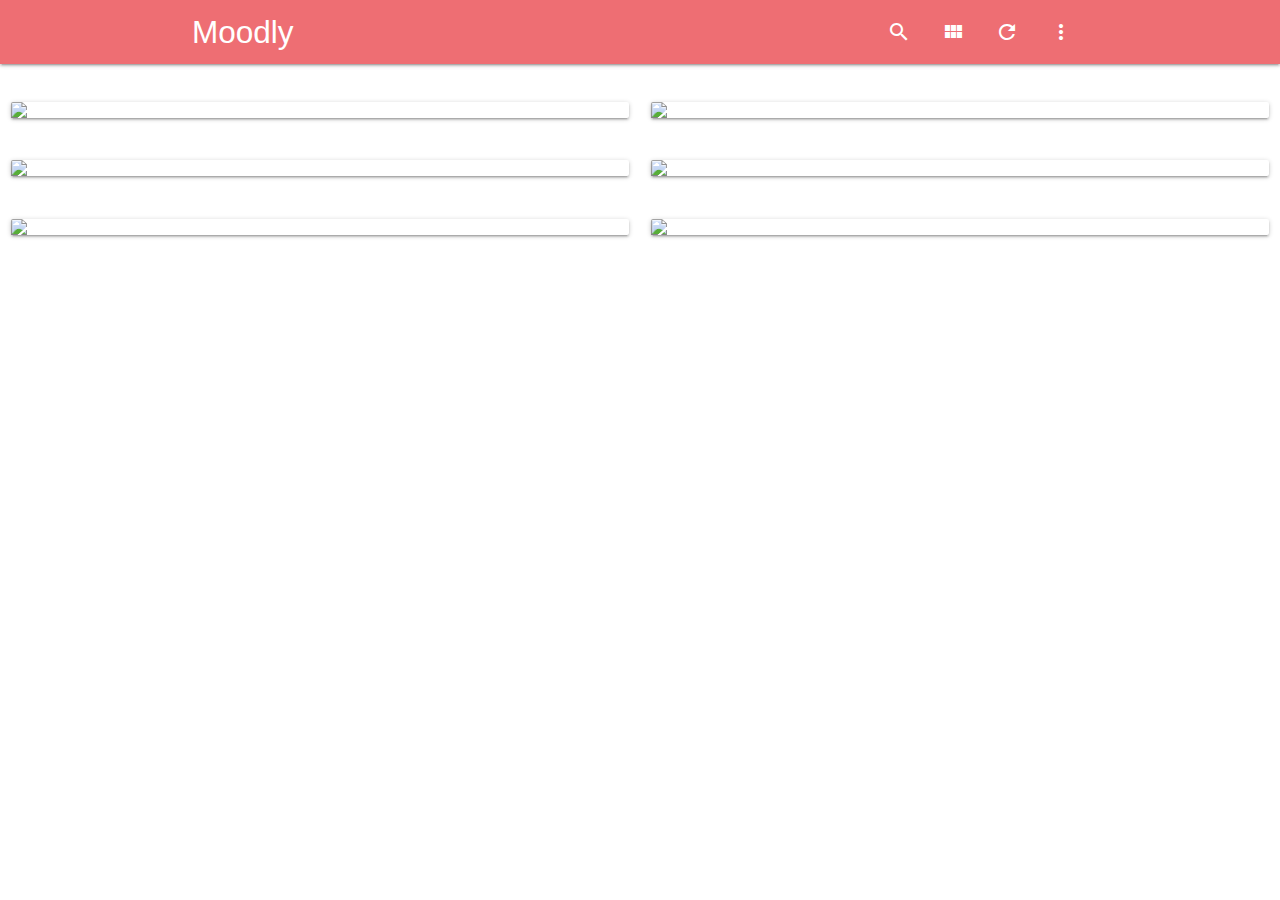
==== index.html @ 3acde85e "changed gloom tag to sad" ====
<!DOCTYPE html>
<html lang="en">

<head>
  <meta charset="UTF-8">
  <meta name="viewport" content="width=device-width, initial-scale=1.0">
  <meta http-equiv="X-UA-Compatible" content="ie=edge">
  <title>Moodly - Music For Your Mood</title>
  <!-- Compiled and minified CSS -->
  <link rel="stylesheet" href="https://cdnjs.cloudflare.com/ajax/libs/materialize/1.0.0/css/materialize.min.css">
  <link href="https://fonts.googleapis.com/icon?family=Material+Icons" rel="stylesheet">
  <link rel="stylesheet" href="./assets/css/style.css">

</head>

<body>
  
<nav>
  <div class="nav-wrapper">
    <div class="container">
      <a href="#" class="sidenav-trigger" data-target="slide-out"><i class="material-icons">menu</i></a>
      <a href="index.html" class="brand-logo">Moodly</a>
      <ul class="right hide-on-med-and-down">
        <li class="#"><a href="search.html"><i class="material-icons">search</i></a></li>
        <li><a href="#"><i class="material-icons">view_module</i></a></li>
        <li><a href="#"><i class="material-icons">refresh</i></a></li>
        <li><a href="#"><i class="material-icons">more_vert</i></a></li>
      </ul>
    </div>
  </div>
</nav>
<ul class="sidenav" id="slide-out">
  <li><a href="search.html"><i class="material-icons">search</i></a></li>
  <li><a href="#"><i class="material-icons">view_module</i></a></li>
  <li><a href="#"><i class="material-icons">refresh</i></a></li>
  <li><a href="#"><i class="material-icons">more_vert</i></a></li>
</ul>

  <div id="main-container">
    <div class="row">
      <div class="col s6">
        <div class="card">
          <div class="card-image">
            <a href="#"><img src="./assets/images/adventure-v1.jpg" class="moodBtn" id="indie"></a>
          </div>
        </div>
      </div>

      <div class="col s6">
        <div class="card">
          <div class="card-image">
            <a href="#"><img src="./assets/images/aggro-v1.jpg" class="moodBtn" id="hardcore"></a>
          </div>
        </div>
      </div>
    </div>

    <div class="row">
      <div class="col s6">
        <div class="card">
          <div class="card-image">
            <a href="#"><img src="./assets/images/chill-v1.jpg" class="moodBtn" id="chill"></a>
          </div>
        </div>
      </div>
      <div class="col s6">
        <div class="card">


          <div class="card-image">
            <a href="#"><img src="./assets/images/gloom-v1.jpg" class="moodBtn" id="sad"></a>
          </div>
        </div>
      </div>
    </div>
    <div class="row">
      <div class="col s6">
        <div class="card">
          <div class="card-image">
            <a href="#"><img src="./assets/images/amped-v1.jpg" class="moodBtn" id="edm"></a>
          </div>
        </div>
      </div>
      <div class="col s6">
        <div class="card">
          <div class="card-image">
            <a href="#"><img class="moodBtn" id="classical" src="./assets/images/classy-v1.jpg"></a>
          </div>
        </div>
      </div>
    </div>
  </div>
  <!-- Start Modal -->
  <div id="info" class="modal">
      <div class="modal-content">
        <h3><span id="artistName"></span></h3>
          <h5 class="tName"><span id="trackName"></span></h5>
            <a class="waves-effect waves-black btn-flat">Lyrics</a>
              <a class="waves-effect waves-black btn-flat">Info</a>
            <a class="waves-effect waves-black btn-flat">Preview</a>
          <p><span id="lyric"></span></p>
      </div>
    </div>
<!-- End Modal -->



  <script src="https://cdnjs.cloudflare.com/ajax/libs/materialize/1.0.0/js/materialize.min.js"></script>
  <script src="./assets/javascript/app.js"></script>
  <script>const slideMenu = document.querySelectorAll('.sidenav');
    M.Sidenav.init(slideMenu, {});
  </script>
</body>

</html>
---- assets/css/style.css ----
.tName{
    border-bottom: 2px solid black;
}

#main-container {
    padding-top: 30px;
}
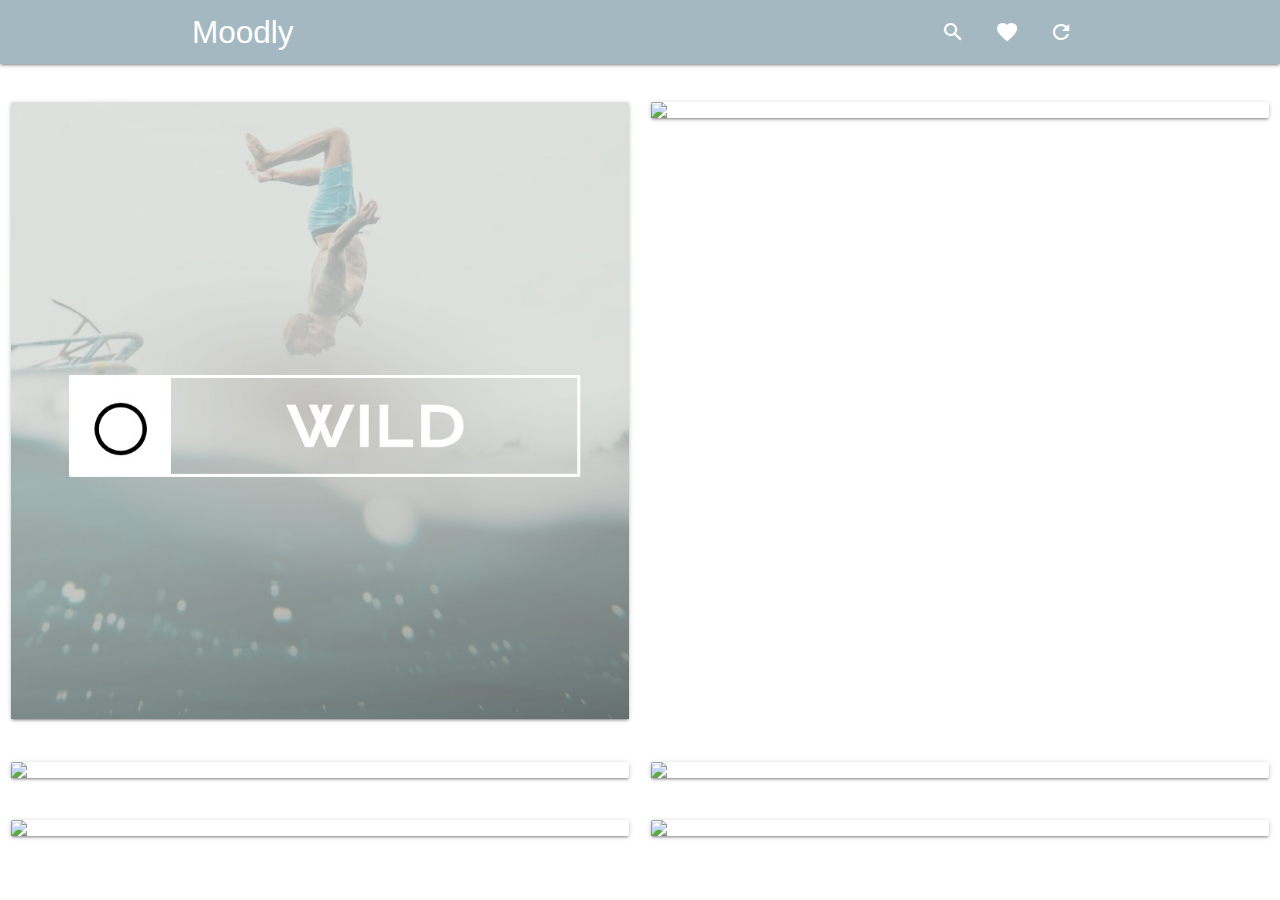
==== commit 2a7b6110: "updated modal id and nav styling" ====
--- a/index.html
+++ b/index.html
@@ -22,18 +22,17 @@
       <a href="index.html" class="brand-logo">Moodly</a>
       <ul class="right hide-on-med-and-down">
         <li class="#"><a href="search.html"><i class="material-icons">search</i></a></li>
-        <li><a href="#"><i class="material-icons">view_module</i></a></li>
+        <li><a href="#"><i class="material-icons">favorite</i></a></li>
         <li><a href="#"><i class="material-icons">refresh</i></a></li>
-        <li><a href="#"><i class="material-icons">more_vert</i></a></li>
+
       </ul>
     </div>
   </div>
 </nav>
 <ul class="sidenav" id="slide-out">
-  <li><a href="search.html"><i class="material-icons">search</i></a></li>
-  <li><a href="#"><i class="material-icons">view_module</i></a></li>
-  <li><a href="#"><i class="material-icons">refresh</i></a></li>
-  <li><a href="#"><i class="material-icons">more_vert</i></a></li>
+  <li><a href="search.html"><p>Search</p></a></li>
+  <li><a href="#"><p>Favorites</p></a></li>
+  <li><a href="#"><p>Refresh</p></a></li>
 </ul>
 
   <div id="main-container">
@@ -41,7 +40,7 @@
       <div class="col s6">
         <div class="card">
           <div class="card-image">
-            <a href="#"><img src="./assets/images/adventure-v1.jpg" class="moodBtn" id="indie"></a>
+            <a href="#"><img src="./assets/images/adventure-v2.jpg" class="moodBtn" id="indie"></a>
           </div>
         </div>
       </div>
@@ -90,15 +89,16 @@
       </div>
     </div>
   </div>
+
   <!-- Start Modal -->
   <div id="info" class="modal">
       <div class="modal-content">
         <h3><span id="artistName"></span></h3>
           <h5 class="tName"><span id="trackName"></span></h5>
-            <a class="waves-effect waves-black btn-flat">Lyrics</a>
-              <a class="waves-effect waves-black btn-flat">Info</a>
-            <a class="waves-effect waves-black btn-flat">Preview</a>
-          <p><span id="lyric"></span></p>
+            <a class="waves-effect waves-black btn-flat" id="showLyric">Lyrics</a>
+              <a class="waves-effect waves-black btn-flat" id="showInfo">Info</a>
+            <a class="waves-effect waves-black btn-flat" id="showPreview">Preview</a>
+          <p><span id="modalInfo"></span></p>
       </div>
     </div>
 <!-- End Modal -->
--- a/assets/css/style.css
+++ b/assets/css/style.css
@@ -4,4 +4,12 @@
 
 #main-container {
     padding-top: 30px;
+}
+
+.nav-wrapper {
+    background: #a4b8c1;
+}
+
+h3 {
+    color: #828f99;
 }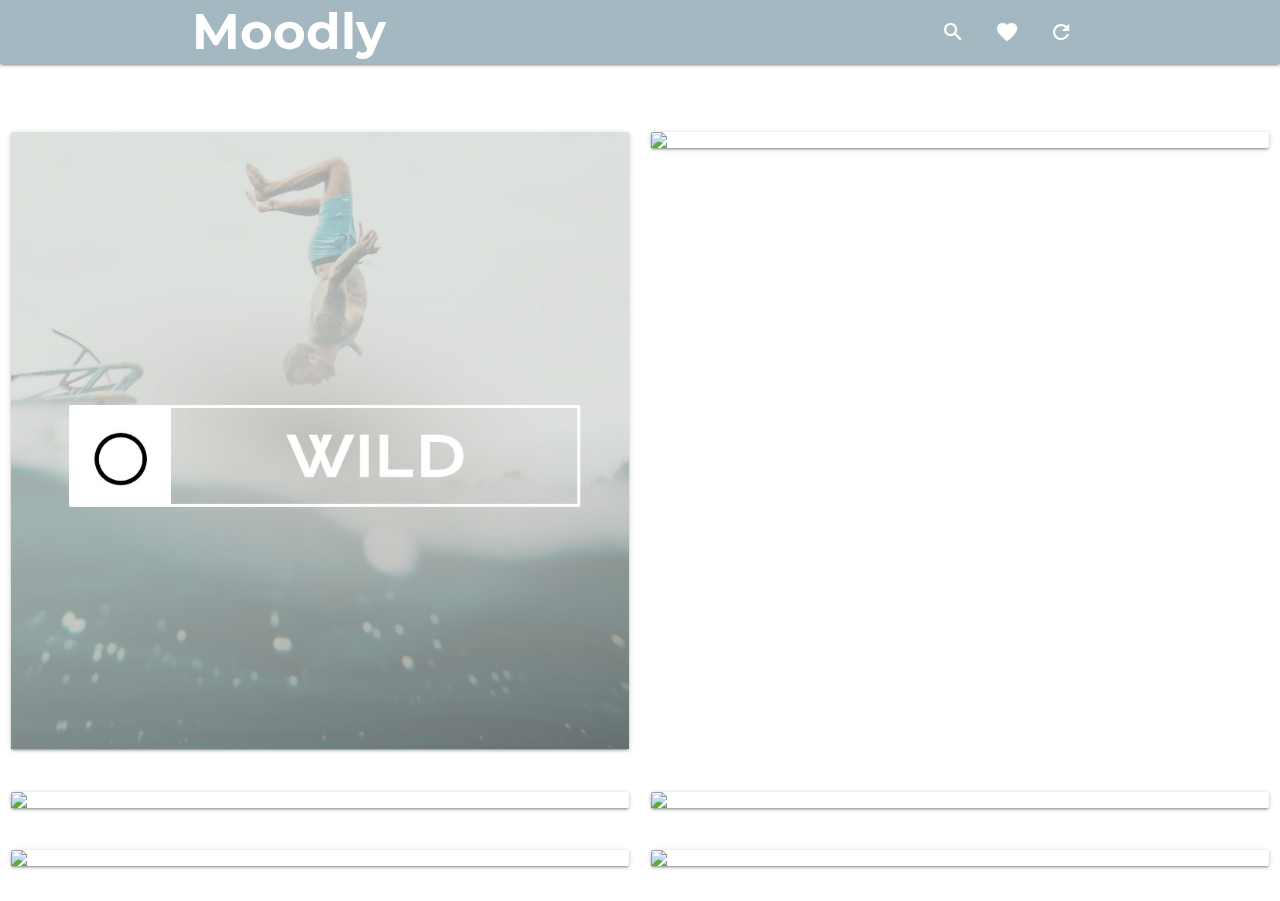
==== commit 1c7a2c55: "styling and fonts" ====
--- a/index.html
+++ b/index.html
@@ -9,6 +9,7 @@
   <!-- Compiled and minified CSS -->
   <link rel="stylesheet" href="https://cdnjs.cloudflare.com/ajax/libs/materialize/1.0.0/css/materialize.min.css">
   <link href="https://fonts.googleapis.com/icon?family=Material+Icons" rel="stylesheet">
+<link href="https://fonts.googleapis.com/css?family=Montserrat:100&display=swap" rel="stylesheet">
   <link rel="stylesheet" href="./assets/css/style.css">
 
 </head>
--- a/assets/css/style.css
+++ b/assets/css/style.css
@@ -3,13 +3,29 @@
 }
 
 #main-container {
-    padding-top: 30px;
+    padding-top: 60px;
 }
 
+.col s6{
+    padding-left: 20px;
+    padding-right: 20px;
+}
 .nav-wrapper {
     background: #a4b8c1;
 }
 
+nav .brand-logo{
+    font-size: 50px;
+    font-family: 'Montserrat', sans-serif;
+    font-weight: bold;
+}
+
 h3 {
     color: #828f99;
+}
+
+@media only screen and (max-width: 400px){
+nav .brand-logo{
+    font-size: 30px;
+}
 }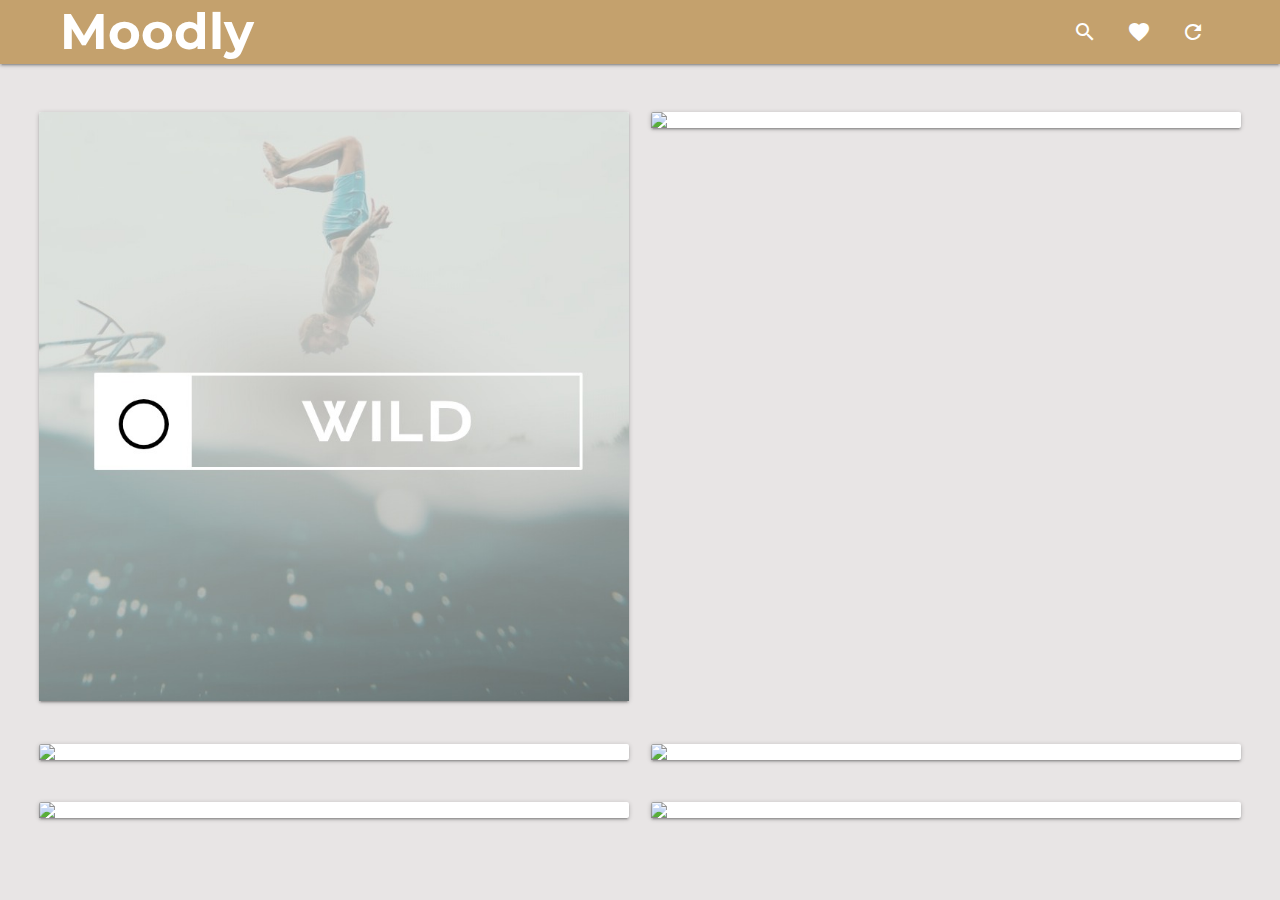
==== commit 1248e128: "added favorite selection to track name" ====
--- a/index.html
+++ b/index.html
@@ -57,22 +57,22 @@
 
     <div class="row">
       <div class="col s6">
-        <div class="card">
+        <div class="card ">
           <div class="card-image">
             <a href="#"><img src="./assets/images/chill-v1.jpg" class="moodBtn" id="chill"></a>
           </div>
         </div>
       </div>
+
       <div class="col s6">
         <div class="card">
-
-
           <div class="card-image">
             <a href="#"><img src="./assets/images/gloom-v1.jpg" class="moodBtn" id="sad"></a>
           </div>
         </div>
       </div>
     </div>
+
     <div class="row">
       <div class="col s6">
         <div class="card">
@@ -81,6 +81,7 @@
           </div>
         </div>
       </div>
+
       <div class="col s6">
         <div class="card">
           <div class="card-image">
@@ -95,7 +96,7 @@
   <div id="info" class="modal">
       <div class="modal-content">
         <h3><span id="artistName"></span></h3>
-          <h5 class="tName"><span id="trackName"></span></h5>
+          <h5 class="tName"><span id="trackName"></span> &nbsp; <i class="material-icons" id="favorite">favorite_border</i></h5> 
             <a class="waves-effect waves-black btn-flat" id="showLyric">Lyrics</a>
               <a class="waves-effect waves-black btn-flat" id="showInfo">Info</a>
             <a class="waves-effect waves-black btn-flat" id="showPreview">Preview</a>
--- a/assets/css/style.css
+++ b/assets/css/style.css
@@ -1,17 +1,27 @@
 .tName{
     border-bottom: 2px solid black;
 }
-
-#main-container {
-    padding-top: 60px;
+.collection-item{
+    color: #828f99;
+    font-family: 'Montserrat', sans-serif;
+    font-weight: bold;
+}
+body{
+    background-color: #e8e5e5;
 }
 
-.col s6{
-    padding-left: 20px;
-    padding-right: 20px;
+#submit{
+background-color: #78909c;
 }
+ul{
+    padding-left: 20px !important;
+}
+#main-container {
+    padding-top: 40px;
+}
+
 .nav-wrapper {
-    background: #a4b8c1;
+    background: #c4a16d;
 }
 
 nav .brand-logo{
@@ -20,12 +30,72 @@
     font-weight: bold;
 }
 
-h3 {
+.search {
+    margin-top: 20px;
+}
+
+.heartSpace {
+justify-content: flex-end;
+}
+
+h3{
+    font-family: 'Montserrat', sans-serif;
     color: #828f99;
+    font-weight: bold;
+}
+.moreInfo{
+  position: absolute;
+  right: 15px;
+  background-color: #78909c;
+}
+
+.moreInfo:hover {
+    background-color:   #e0e0e0;
+}
+
+span{
+    position: sticky;
 }
 
 @media only screen and (max-width: 400px){
 nav .brand-logo{
     font-size: 30px;
 }
-}+
+.collection-item{
+font-size: 16px;
+margin: auto;
+}
+
+ul {
+    width: 300px;
+}
+}
+
+@media only screen and (min-width: 1224px){
+  #main-container{
+      height: 100%;
+      margin: auto;
+      width: 1224px;
+  }
+
+ .collection-item{
+     line-height: 30px;
+     font-size:25px;
+ }
+
+ .moreInfo{
+     position: absolute;
+     right: 20%;
+ }
+
+ nav .brand-logo{
+     position: absolute;
+     left: 60px;
+ }
+
+.right {
+    position: absolute;
+    right: 60px;
+}
+}
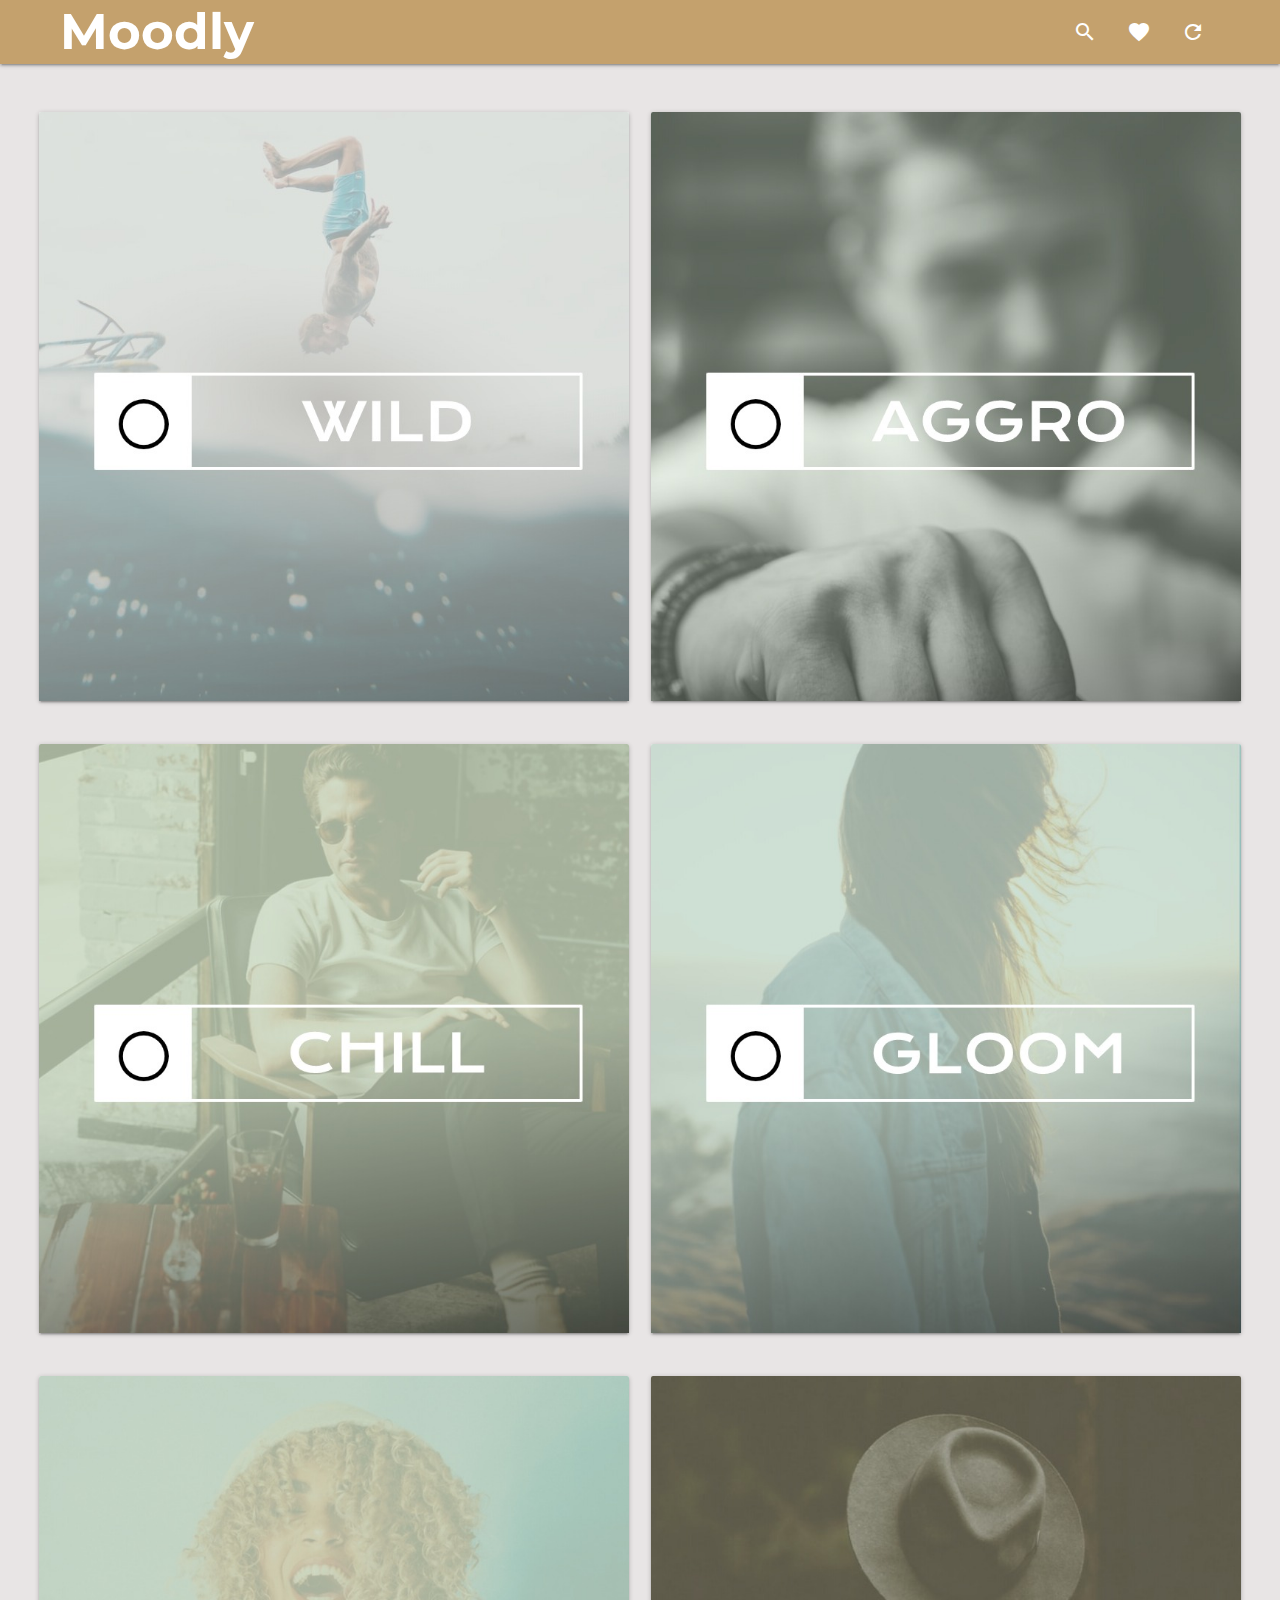
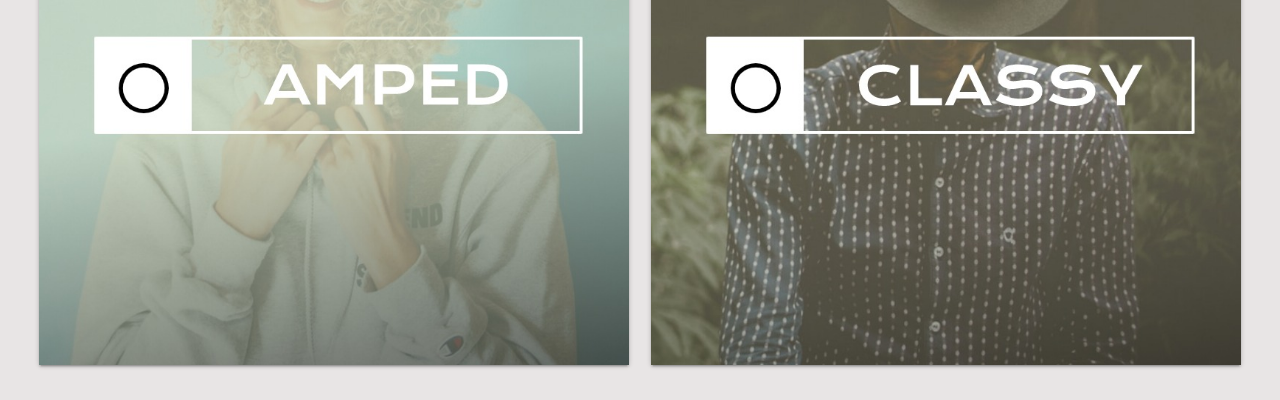
==== commit ada0dca8: "help" ====
--- a/index.html
+++ b/index.html
@@ -96,7 +96,7 @@
   <div id="info" class="modal">
       <div class="modal-content">
         <h3><span id="artistName"></span></h3>
-          <h5 class="tName"><span id="trackName"></span> &nbsp; <i class="material-icons" id="favorite">favorite_border</i></h5> 
+          <h5 class="tName"><span id="trackName"></span> &nbsp; <i class="material-icons favorite1">favorite_border</i></h5> 
             <a class="waves-effect waves-black btn-flat" id="showLyric">Lyrics</a>
               <a class="waves-effect waves-black btn-flat" id="showInfo">Info</a>
             <a class="waves-effect waves-black btn-flat" id="showPreview">Preview</a>
--- a/assets/css/style.css
+++ b/assets/css/style.css
@@ -57,6 +57,13 @@
     position: sticky;
 }
 
+#moodTitle {
+    font-family: 'Montserrat', sans-serif;
+    font-weight: bold;
+    margin-top: 0px;
+    color: #c4a16d;
+}
+
 @media only screen and (max-width: 400px){
 nav .brand-logo{
     font-size: 30px;
@@ -99,3 +106,4 @@
     right: 60px;
 }
 }
+
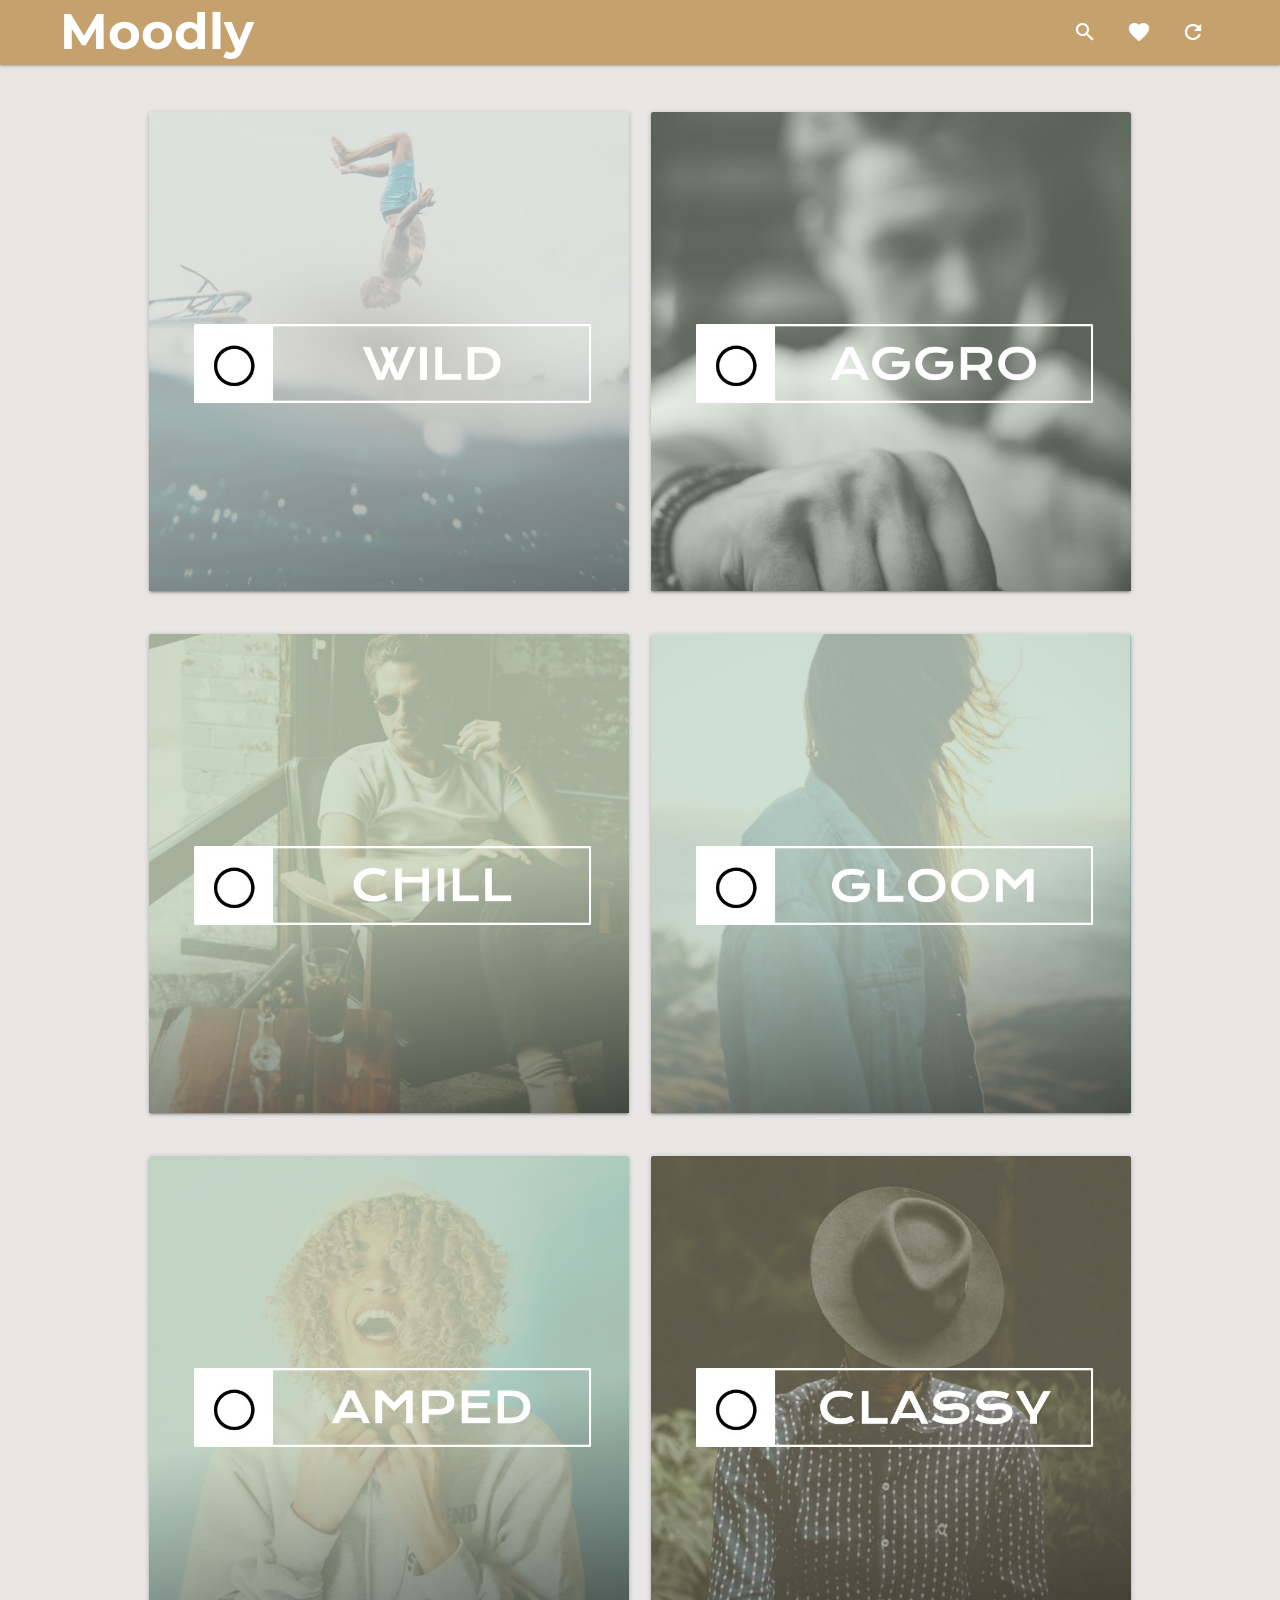
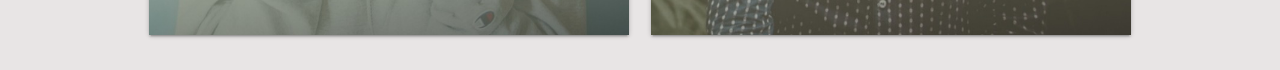
==== commit 9cb6c0a7: "edit formatting and add comments to code" ====
--- a/index.html
+++ b/index.html
@@ -15,7 +15,7 @@
 </head>
 
 <body>
-  
+ <!-- navbar -->
 <nav>
   <div class="nav-wrapper">
     <div class="container">
@@ -23,19 +23,27 @@
       <a href="index.html" class="brand-logo">Moodly</a>
       <ul class="right hide-on-med-and-down">
         <li class="#"><a href="search.html"><i class="material-icons">search</i></a></li>
-        <li><a href="#"><i class="material-icons">favorite</i></a></li>
+        <li><a href="favorites.html"><i class="material-icons">favorite</i></a></li>
         <li><a href="#"><i class="material-icons">refresh</i></a></li>
 
       </ul>
     </div>
   </div>
 </nav>
+<!-- sidenav -->
 <ul class="sidenav" id="slide-out">
-  <li><a href="search.html"><p>Search</p></a></li>
-  <li><a href="#"><p>Favorites</p></a></li>
-  <li><a href="#"><p>Refresh</p></a></li>
+  <li>
+    <a href="search.html"><p>Search</p></a>
+  </li>
+  <li>
+    <a href="favorites.html"><p>Favorites</p></a>
+  </li>
+  <li>
+    <a href="#"><p>Refresh</p></a>
+  </li>
 </ul>
 
+<!-- mood images on main page -->
   <div id="main-container">
     <div class="row">
       <div class="col s6">
@@ -96,7 +104,7 @@
   <div id="info" class="modal">
       <div class="modal-content">
         <h3><span id="artistName"></span></h3>
-          <h5 class="tName"><span id="trackName"></span> &nbsp; <i class="material-icons favorite1">favorite_border</i></h5> 
+          <h5 class="tName"><span id="trackName"></span> &nbsp; <i class="material-icons" id="favorite">favorite_border</i></h5> 
             <a class="waves-effect waves-black btn-flat" id="showLyric">Lyrics</a>
               <a class="waves-effect waves-black btn-flat" id="showInfo">Info</a>
             <a class="waves-effect waves-black btn-flat" id="showPreview">Preview</a>
--- a/assets/css/style.css
+++ b/assets/css/style.css
@@ -1,9 +1,16 @@
 .tName{
     border-bottom: 2px solid black;
 }
-.collection-item{
+
+p, .collection-item{
     color: #828f99;
     font-family: 'Montserrat', sans-serif;
+    font-weight: bold;
+}
+
+form{
+    margin-left: 15px;
+    font-family:  'Montserrat', sans-serif;
     font-weight: bold;
 }
 body{
@@ -20,8 +27,9 @@
     padding-top: 40px;
 }
 
-.nav-wrapper {
+nav .nav-wrapper {
     background: #c4a16d;
+    height: 65px;
 }
 
 nav .brand-logo{
@@ -38,10 +46,18 @@
 justify-content: flex-end;
 }
 
-h3{
+h4{
     font-family: 'Montserrat', sans-serif;
     color: #828f99;
     font-weight: bold;
+    width: 280px;
+    margin-left: 15px;
+    padding-top: 20px;
+    /* padding-bottom: 15px; */
+}
+
+.container{
+    margin: 0;
 }
 .moreInfo{
   position: absolute;
@@ -60,13 +76,25 @@
 #moodTitle {
     font-family: 'Montserrat', sans-serif;
     font-weight: bold;
-    margin-top: 0px;
+    margin: auto;
     color: #c4a16d;
 }
 
-@media only screen and (max-width: 400px){
+#loading{
+    font-family: 'Montserrat', sans-serif;
+    font-weight: bold;
+    color: #c4a16d;
+    font-size: 24px;
+}
+
+@media only screen and (max-width: 699px){
 nav .brand-logo{
-    font-size: 30px;
+    font-size: 40px;
+    padding-top: 4px;
+}
+
+#main-container{
+    padding-top: 20px;
 }
 
 .collection-item{
@@ -75,15 +103,16 @@
 }
 
 ul {
-    width: 300px;
+    width: 280px;
+    margin-top: 0px;
 }
 }
 
-@media only screen and (min-width: 1224px){
+@media only screen and (min-width: 1004px){
   #main-container{
       height: 100%;
       margin: auto;
-      width: 1224px;
+      width: 1004px;
   }
 
  .collection-item{
@@ -105,5 +134,6 @@
     position: absolute;
     right: 60px;
 }
+
 }
 
